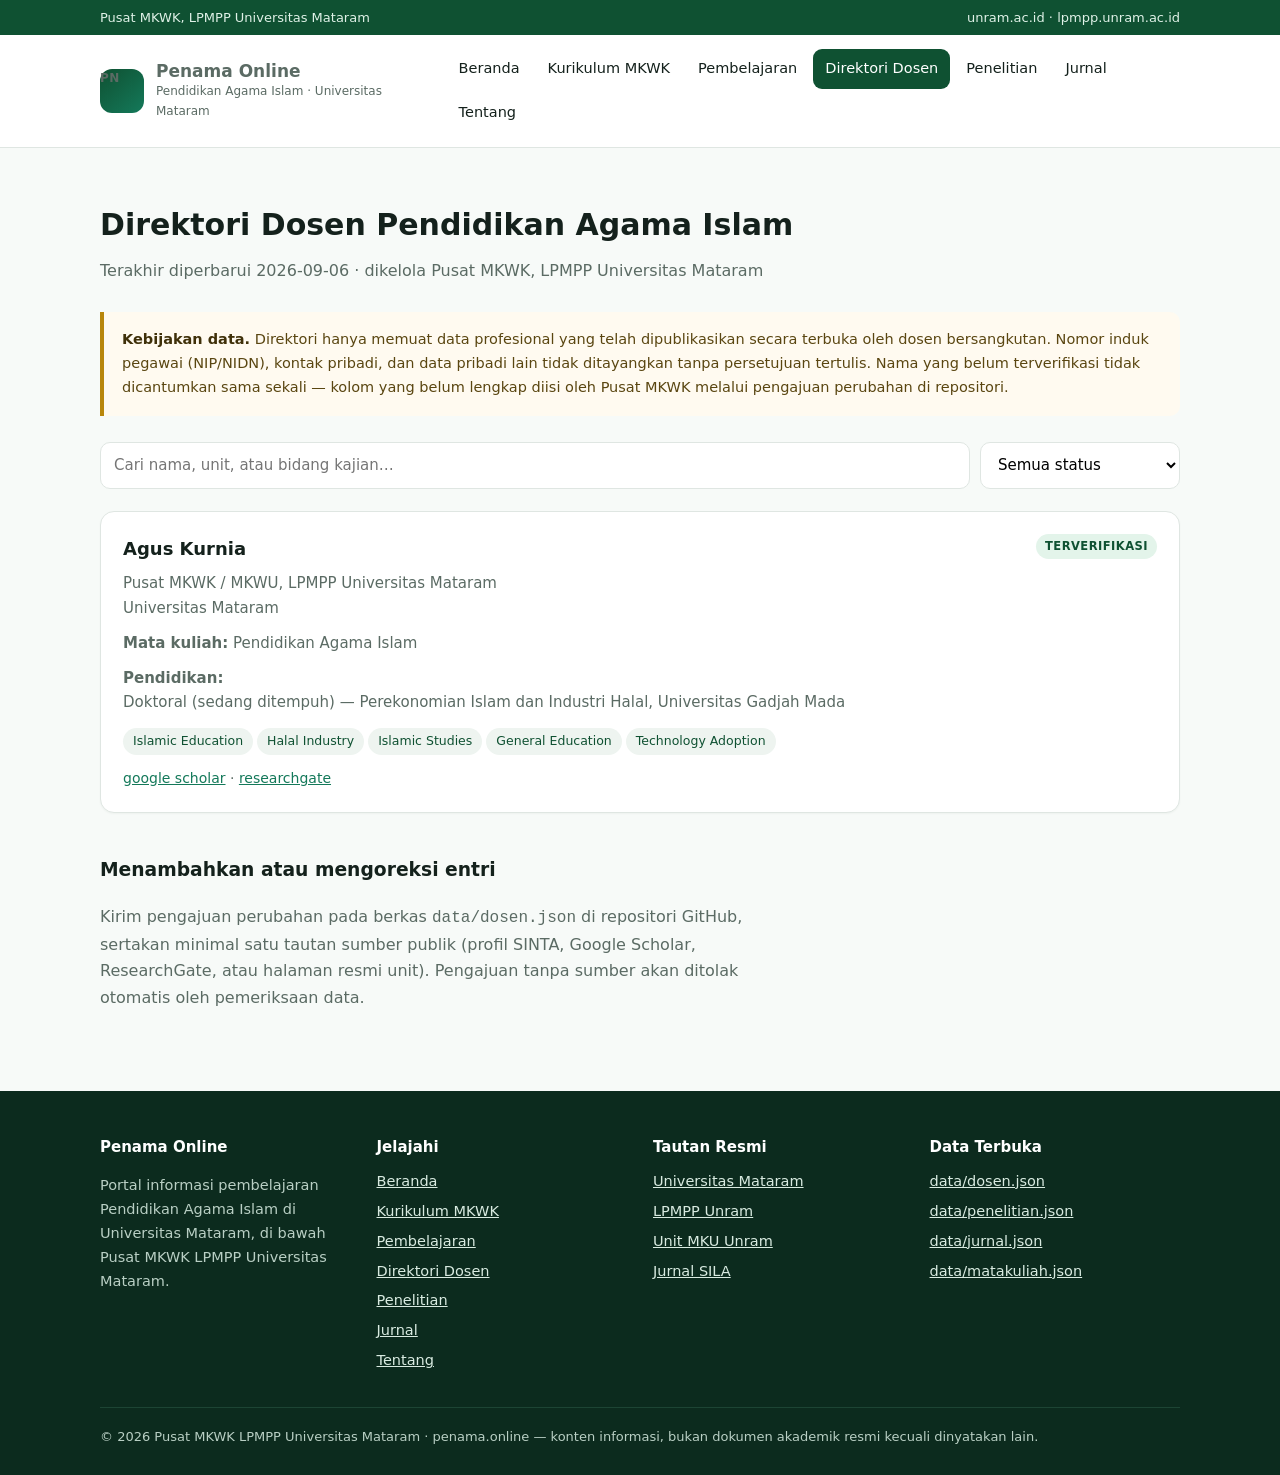
==== dosen.html @ 47b2e425 "Tambah direktori jurnal SILA dan PANCA Wadah publikasi dulu menumpang sebagai larik kecil di dalam p" ====
<!doctype html>
<html lang="id" data-basis=".">
<head>
<meta charset="utf-8">
<meta name="viewport" content="width=device-width, initial-scale=1">
<title>Direktori Dosen — Penama Online</title>
<meta name="description" content="Direktori dosen pengampu Pendidikan Agama Islam Universitas Mataram beserta bidang kajian dan profil ilmiah.">
<meta property="og:title" content="Direktori Dosen — Penama Online">
<meta property="og:description" content="Direktori dosen pengampu Pendidikan Agama Islam Universitas Mataram beserta bidang kajian dan profil ilmiah.">
<meta property="og:type" content="website">
<meta property="og:locale" content="id_ID">
<link rel="canonical" href="https://penama.online/dosen.html">
<link rel="icon" href="./assets/favicon.svg" type="image/svg+xml">
<link rel="stylesheet" href="./assets/css/style.css">
<script defer src="./assets/js/app.js"></script>
</head>
<body>
<div class="topbar"><div class="wrap">
  <span>Pusat MKWK, LPMPP Universitas Mataram</span>
  <span><a href="https://unram.ac.id" rel="noopener" target="_blank">unram.ac.id</a> · <a href="https://lpmpp.unram.ac.id" rel="noopener" target="_blank">lpmpp.unram.ac.id</a></span>
</div></div>
<header class="situs"><div class="wrap">
  <a class="merek" href="./index.html">
    <span class="logo" aria-hidden="true">PN</span>
    <span><strong>Penama Online</strong><span>Pendidikan Agama Islam · Universitas Mataram</span></span>
  </a>
  <nav class="utama" aria-label="Navigasi utama">
    <a href="./index.html">Beranda</a>
    <a href="./kurikulum.html">Kurikulum MKWK</a>
    <a href="./pembelajaran.html">Pembelajaran</a>
    <a href="./dosen.html" aria-current="page">Direktori Dosen</a>
    <a href="./penelitian.html">Penelitian</a>
    <a href="./jurnal.html">Jurnal</a>
    <a href="./tentang.html">Tentang</a>
  </nav>
</div></header>
<main>
<section><div class="wrap">
  <h2>Direktori Dosen Pendidikan Agama Islam</h2>
  <p class="sub" id="meta-dosen">Memuat data…</p>

  <div class="catatan" style="margin-bottom:26px"><strong>Kebijakan data.</strong> Direktori hanya memuat data profesional yang telah dipublikasikan secara terbuka oleh dosen bersangkutan. Nomor induk pegawai (NIP/NIDN), kontak pribadi, dan data pribadi lain tidak ditayangkan tanpa persetujuan tertulis. Nama yang belum terverifikasi tidak dicantumkan sama sekali — kolom yang belum lengkap diisi oleh Pusat MKWK melalui pengajuan perubahan di repositori.</div>

  <div class="alat">
    <input id="cari-dosen" type="search" placeholder="Cari nama, unit, atau bidang kajian…" aria-label="Cari dosen">
    <select id="filter-verifikasi" aria-label="Saring berdasarkan status verifikasi">
      <option value="semua">Semua status</option>
      <option value="terverifikasi">Terverifikasi</option>
      <option value="menunggu_verifikasi">Menunggu verifikasi</option>
    </select>
  </div>

  <div class="grid g2" id="daftar-dosen"></div>

  <h3 style="margin-top:42px">Menambahkan atau mengoreksi entri</h3>
  <p class="sub">Kirim pengajuan perubahan pada berkas <code>data/dosen.json</code> di repositori GitHub, sertakan minimal satu tautan sumber publik (profil SINTA, Google Scholar, ResearchGate, atau halaman resmi unit). Pengajuan tanpa sumber akan ditolak otomatis oleh pemeriksaan data.</p>
</div></section>
</main>
<footer class="situs"><div class="wrap">
  <div class="kaki-grid">
    <div>
      <h4>Penama Online</h4>
      <p>Portal informasi pembelajaran Pendidikan Agama Islam di Universitas Mataram, di bawah Pusat MKWK LPMPP Universitas Mataram.</p>
    </div>
    <div>
      <h4>Jelajahi</h4>
      <ul><li><a href="./index.html">Beranda</a></li><li><a href="./kurikulum.html">Kurikulum MKWK</a></li><li><a href="./pembelajaran.html">Pembelajaran</a></li><li><a href="./dosen.html">Direktori Dosen</a></li><li><a href="./penelitian.html">Penelitian</a></li><li><a href="./jurnal.html">Jurnal</a></li><li><a href="./tentang.html">Tentang</a></li></ul>
    </div>
    <div>
      <h4>Tautan Resmi</h4>
      <ul>
        <li><a href="https://unram.ac.id" rel="noopener" target="_blank">Universitas Mataram</a></li>
        <li><a href="https://lpmpp.unram.ac.id" rel="noopener" target="_blank">LPMPP Unram</a></li>
        <li><a href="https://mku.unram.ac.id" rel="noopener" target="_blank">Unit MKU Unram</a></li>
        <li><a href="https://jurnal.unram.ac.id/index.php/sila" rel="noopener" target="_blank">Jurnal SILA</a></li>
      </ul>
    </div>
    <div>
      <h4>Data Terbuka</h4>
      <ul>
        <li><a href="./data/dosen.json">data/dosen.json</a></li>
        <li><a href="./data/penelitian.json">data/penelitian.json</a></li>
        <li><a href="./data/jurnal.json">data/jurnal.json</a></li>
        <li><a href="./data/matakuliah.json">data/matakuliah.json</a></li>
      </ul>
    </div>
  </div>
  <div class="kaki-bawah">© <span id="tahun">2026</span> Pusat MKWK LPMPP Universitas Mataram · penama.online — konten informasi, bukan dokumen akademik resmi kecuali dinyatakan lain.</div>
</div></footer>
</body>
</html>
---- assets/css/style.css ----
:root {
  --hijau: #0f5132;
  --hijau-muda: #14795a;
  --emas: #b8860b;
  --tinta: #14211c;
  --abu: #5b6b64;
  --garis: #dfe6e2;
  --latar: #f7faf8;
  --putih: #ffffff;
  --radius: 14px;
  --lebar: 1120px;
  --font: "Inter", "Segoe UI", system-ui, -apple-system, sans-serif;
}

* { box-sizing: border-box; }
html { scroll-behavior: smooth; }
body {
  margin: 0;
  font-family: var(--font);
  color: var(--tinta);
  background: var(--latar);
  line-height: 1.65;
  font-size: 16px;
}
a { color: var(--hijau-muda); }
img { max-width: 100%; }

.wrap { width: 100%; max-width: var(--lebar); margin: 0 auto; padding: 0 20px; }

/* Header */
.topbar { background: var(--hijau); color: #dff1e7; font-size: 13px; }
.topbar .wrap { display: flex; flex-wrap: wrap; gap: 12px; justify-content: space-between; padding-block: 7px; }
.topbar a { color: #dff1e7; text-decoration: none; }

header.situs { background: var(--putih); border-bottom: 1px solid var(--garis); position: sticky; top: 0; z-index: 40; }
header.situs .wrap { display: flex; align-items: center; gap: 18px; padding-block: 14px; }
.merek { display: flex; align-items: center; gap: 12px; text-decoration: none; color: inherit; }
.logo {
  width: 44px; height: 44px; flex: none; border-radius: 12px;
  background: linear-gradient(140deg, var(--hijau), var(--hijau-muda));
  color: #fff; display: grid; place-items: center; font-weight: 700; letter-spacing: .5px;
}
.merek strong { display: block; font-size: 17px; line-height: 1.2; }
.merek span { display: block; font-size: 12px; color: var(--abu); }

nav.utama { margin-left: auto; display: flex; flex-wrap: wrap; gap: 4px; }
nav.utama a {
  padding: 8px 12px; border-radius: 9px; text-decoration: none;
  color: var(--tinta); font-size: 14.5px; font-weight: 500;
}
nav.utama a:hover { background: #eef4f0; }
nav.utama a[aria-current="page"] { background: var(--hijau); color: #fff; }

/* Hero */
.hero { background: linear-gradient(160deg, #0f5132 0%, #14795a 100%); color: #eaf6ef; padding: 64px 0 56px; }
.hero h1 { font-size: clamp(28px, 4.2vw, 44px); margin: 0 0 14px; line-height: 1.2; color: #fff; }
.hero p { font-size: 17px; max-width: 62ch; margin: 0 0 26px; color: #d5ece0; }
.tombol-baris { display: flex; flex-wrap: wrap; gap: 12px; }
.btn {
  display: inline-block; padding: 11px 20px; border-radius: 10px; text-decoration: none;
  font-weight: 600; font-size: 15px; border: 1px solid transparent;
}
.btn-utama { background: var(--emas); color: #2b1f00; }
.btn-garis { border-color: rgba(255,255,255,.5); color: #fff; }

section { padding: 52px 0; }
section h2 { font-size: clamp(22px, 3vw, 30px); margin: 0 0 8px; }
.sub { color: var(--abu); max-width: 70ch; margin: 0 0 28px; }

.grid { display: grid; gap: 18px; }
.g2 { grid-template-columns: repeat(auto-fit, minmax(280px, 1fr)); }
.g3 { grid-template-columns: repeat(auto-fit, minmax(250px, 1fr)); }

.kartu {
  background: var(--putih); border: 1px solid var(--garis); border-radius: var(--radius);
  padding: 22px; box-shadow: 0 1px 2px rgba(16,40,30,.04);
}
.kartu h3 { margin: 0 0 8px; font-size: 18px; }
.kartu p { margin: 0; color: var(--abu); font-size: 15px; }
.kartu .kode { font-size: 12px; letter-spacing: .08em; text-transform: uppercase; color: var(--emas); font-weight: 700; }

.badge {
  display: inline-block; font-size: 11.5px; font-weight: 700; letter-spacing: .04em;
  padding: 3px 9px; border-radius: 999px; text-transform: uppercase;
}
.badge-ok { background: #e3f4ea; color: #0f5132; }
.badge-tunggu { background: #fdf1dc; color: #8a5c00; }

.tag { display: inline-block; background: #eef4f0; color: var(--hijau); font-size: 12.5px; padding: 3px 10px; border-radius: 999px; margin: 3px 4px 0 0; }

.alat { display: flex; flex-wrap: wrap; gap: 10px; margin-bottom: 22px; }
.alat input, .alat select {
  padding: 10px 13px; border: 1px solid var(--garis); border-radius: 10px;
  font: inherit; font-size: 15px; background: var(--putih); min-width: 200px;
}
.alat input { flex: 1 1 260px; }

.catatan {
  border-left: 4px solid var(--emas); background: #fffaf0; padding: 16px 18px;
  border-radius: 0 10px 10px 0; font-size: 14.5px; color: #5a4611;
}
.catatan strong { color: #3f3009; }

.tabel-bungkus { overflow-x: auto; border: 1px solid var(--garis); border-radius: var(--radius); background: var(--putih); }
table { width: 100%; border-collapse: collapse; font-size: 15px; min-width: 620px; }
th, td { text-align: left; padding: 13px 16px; border-bottom: 1px solid var(--garis); vertical-align: top; }
th { background: #f2f7f4; font-size: 13px; text-transform: uppercase; letter-spacing: .05em; color: var(--abu); }
tbody tr:last-child td { border-bottom: none; }

.kosong { padding: 34px; text-align: center; color: var(--abu); }

footer.situs { background: #0c2b1e; color: #b9cfc4; padding: 44px 0 28px; font-size: 14.5px; }
footer.situs a { color: #d9ebe1; }
footer.situs h4 { color: #fff; margin: 0 0 10px; font-size: 15px; }
.kaki-grid { display: grid; gap: 26px; grid-template-columns: repeat(auto-fit, minmax(220px, 1fr)); }
.kaki-bawah { margin-top: 28px; padding-top: 18px; border-top: 1px solid #1d4534; font-size: 13px; }
footer.situs ul { list-style: none; padding: 0; margin: 0; }
footer.situs li { margin-bottom: 6px; }

@media (prefers-color-scheme: dark) {
  :root { --latar: #101714; --putih: #16201c; --tinta: #e6efea; --abu: #9db0a7; --garis: #26332d; }
  .kartu, .tabel-bungkus { box-shadow: none; }
  th { background: #1b2621; }
  nav.utama a:hover { background: #1e2a25; }
  .catatan { background: #241f11; color: #e8d9b0; }
  .catatan strong { color: #fff3d6; }
  .tag, .badge-ok { background: #14301f; color: #9fe0bb; }
  .badge-tunggu { background: #33280f; color: #f0cd82; }
}
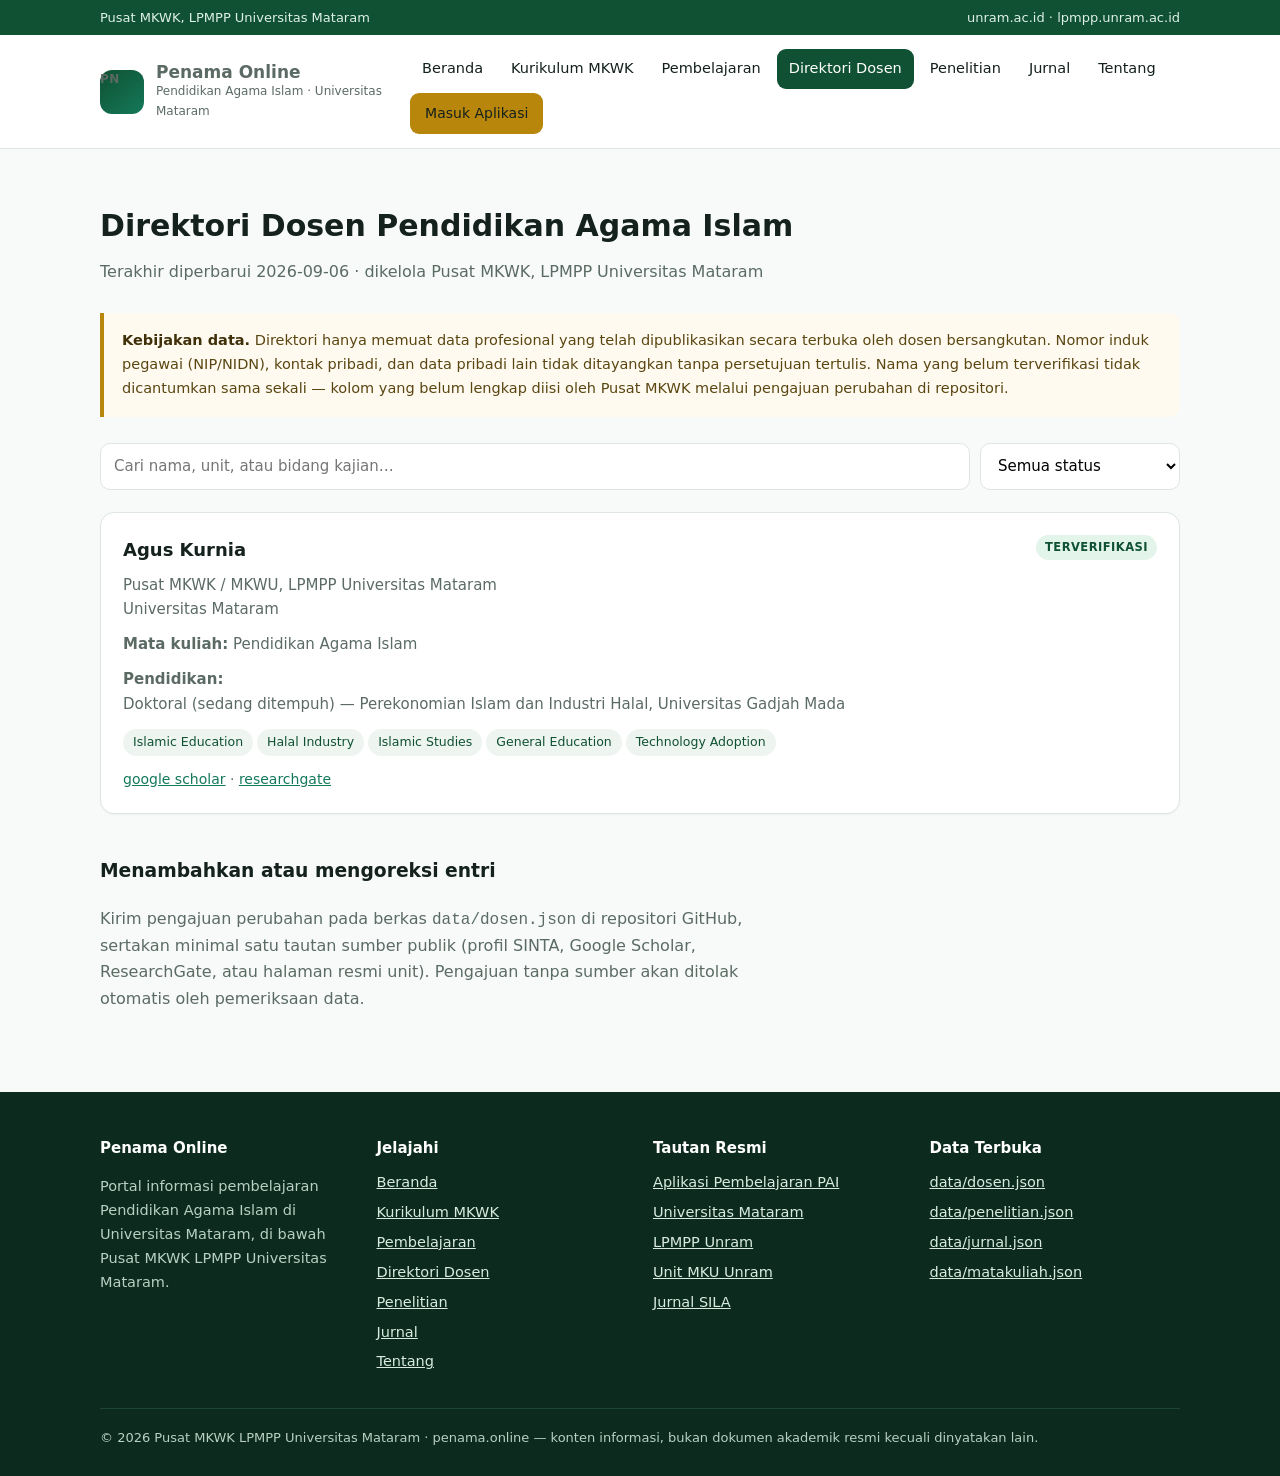
==== commit 12d5b881: "Jadikan portal ini situs utama penama.online Portal tidak lagi menempati sub-path /info/ melainkan a" ====
--- a/dosen.html
+++ b/dosen.html
@@ -10,9 +10,9 @@
 <meta property="og:type" content="website">
 <meta property="og:locale" content="id_ID">
 <link rel="canonical" href="https://penama.online/dosen.html">
-<link rel="icon" href="./assets/favicon.svg" type="image/svg+xml">
-<link rel="stylesheet" href="./assets/css/style.css">
-<script defer src="./assets/js/app.js"></script>
+<link rel="icon" href="./aset/favicon.svg" type="image/svg+xml">
+<link rel="stylesheet" href="./aset/css/style.css">
+<script defer src="./aset/js/app.js"></script>
 </head>
 <body>
 <div class="topbar"><div class="wrap">
@@ -32,6 +32,7 @@
     <a href="./penelitian.html">Penelitian</a>
     <a href="./jurnal.html">Jurnal</a>
     <a href="./tentang.html">Tentang</a>
+    <a href="https://penama.online/pai/" class="btn btn-utama" style="padding:8px 14px;font-size:14px">Masuk Aplikasi</a>
   </nav>
 </div></header>
 <main>
@@ -69,6 +70,7 @@
     <div>
       <h4>Tautan Resmi</h4>
       <ul>
+        <li><a href="https://penama.online/pai/">Aplikasi Pembelajaran PAI</a></li>
         <li><a href="https://unram.ac.id" rel="noopener" target="_blank">Universitas Mataram</a></li>
         <li><a href="https://lpmpp.unram.ac.id" rel="noopener" target="_blank">LPMPP Unram</a></li>
         <li><a href="https://mku.unram.ac.id" rel="noopener" target="_blank">Unit MKU Unram</a></li>
--- a/aset/css/style.css
+++ b/aset/css/style.css
@@ -0,0 +1,129 @@
+:root {
+  --hijau: #0f5132;
+  --hijau-muda: #14795a;
+  --emas: #b8860b;
+  --tinta: #14211c;
+  --abu: #5b6b64;
+  --garis: #dfe6e2;
+  --latar: #f7faf8;
+  --putih: #ffffff;
+  --radius: 14px;
+  --lebar: 1120px;
+  --font: "Inter", "Segoe UI", system-ui, -apple-system, sans-serif;
+}
+
+* { box-sizing: border-box; }
+html { scroll-behavior: smooth; }
+body {
+  margin: 0;
+  font-family: var(--font);
+  color: var(--tinta);
+  background: var(--latar);
+  line-height: 1.65;
+  font-size: 16px;
+}
+a { color: var(--hijau-muda); }
+img { max-width: 100%; }
+
+.wrap { width: 100%; max-width: var(--lebar); margin: 0 auto; padding: 0 20px; }
+
+/* Header */
+.topbar { background: var(--hijau); color: #dff1e7; font-size: 13px; }
+.topbar .wrap { display: flex; flex-wrap: wrap; gap: 12px; justify-content: space-between; padding-block: 7px; }
+.topbar a { color: #dff1e7; text-decoration: none; }
+
+header.situs { background: var(--putih); border-bottom: 1px solid var(--garis); position: sticky; top: 0; z-index: 40; }
+header.situs .wrap { display: flex; align-items: center; gap: 18px; padding-block: 14px; }
+.merek { display: flex; align-items: center; gap: 12px; text-decoration: none; color: inherit; }
+.logo {
+  width: 44px; height: 44px; flex: none; border-radius: 12px;
+  background: linear-gradient(140deg, var(--hijau), var(--hijau-muda));
+  color: #fff; display: grid; place-items: center; font-weight: 700; letter-spacing: .5px;
+}
+.merek strong { display: block; font-size: 17px; line-height: 1.2; }
+.merek span { display: block; font-size: 12px; color: var(--abu); }
+
+nav.utama { margin-left: auto; display: flex; flex-wrap: wrap; gap: 4px; }
+nav.utama a {
+  padding: 8px 12px; border-radius: 9px; text-decoration: none;
+  color: var(--tinta); font-size: 14.5px; font-weight: 500;
+}
+nav.utama a:hover { background: #eef4f0; }
+nav.utama a[aria-current="page"] { background: var(--hijau); color: #fff; }
+
+/* Hero */
+.hero { background: linear-gradient(160deg, #0f5132 0%, #14795a 100%); color: #eaf6ef; padding: 64px 0 56px; }
+.hero h1 { font-size: clamp(28px, 4.2vw, 44px); margin: 0 0 14px; line-height: 1.2; color: #fff; }
+.hero p { font-size: 17px; max-width: 62ch; margin: 0 0 26px; color: #d5ece0; }
+.tombol-baris { display: flex; flex-wrap: wrap; gap: 12px; }
+.btn {
+  display: inline-block; padding: 11px 20px; border-radius: 10px; text-decoration: none;
+  font-weight: 600; font-size: 15px; border: 1px solid transparent;
+}
+.btn-utama { background: var(--emas); color: #2b1f00; }
+.btn-garis { border-color: rgba(255,255,255,.5); color: #fff; }
+
+section { padding: 52px 0; }
+section h2 { font-size: clamp(22px, 3vw, 30px); margin: 0 0 8px; }
+.sub { color: var(--abu); max-width: 70ch; margin: 0 0 28px; }
+
+.grid { display: grid; gap: 18px; }
+.g2 { grid-template-columns: repeat(auto-fit, minmax(280px, 1fr)); }
+.g3 { grid-template-columns: repeat(auto-fit, minmax(250px, 1fr)); }
+
+.kartu {
+  background: var(--putih); border: 1px solid var(--garis); border-radius: var(--radius);
+  padding: 22px; box-shadow: 0 1px 2px rgba(16,40,30,.04);
+}
+.kartu h3 { margin: 0 0 8px; font-size: 18px; }
+.kartu p { margin: 0; color: var(--abu); font-size: 15px; }
+.kartu .kode { font-size: 12px; letter-spacing: .08em; text-transform: uppercase; color: var(--emas); font-weight: 700; }
+
+.badge {
+  display: inline-block; font-size: 11.5px; font-weight: 700; letter-spacing: .04em;
+  padding: 3px 9px; border-radius: 999px; text-transform: uppercase;
+}
+.badge-ok { background: #e3f4ea; color: #0f5132; }
+.badge-tunggu { background: #fdf1dc; color: #8a5c00; }
+
+.tag { display: inline-block; background: #eef4f0; color: var(--hijau); font-size: 12.5px; padding: 3px 10px; border-radius: 999px; margin: 3px 4px 0 0; }
+
+.alat { display: flex; flex-wrap: wrap; gap: 10px; margin-bottom: 22px; }
+.alat input, .alat select {
+  padding: 10px 13px; border: 1px solid var(--garis); border-radius: 10px;
+  font: inherit; font-size: 15px; background: var(--putih); min-width: 200px;
+}
+.alat input { flex: 1 1 260px; }
+
+.catatan {
+  border-left: 4px solid var(--emas); background: #fffaf0; padding: 16px 18px;
+  border-radius: 0 10px 10px 0; font-size: 14.5px; color: #5a4611;
+}
+.catatan strong { color: #3f3009; }
+
+.tabel-bungkus { overflow-x: auto; border: 1px solid var(--garis); border-radius: var(--radius); background: var(--putih); }
+table { width: 100%; border-collapse: collapse; font-size: 15px; min-width: 620px; }
+th, td { text-align: left; padding: 13px 16px; border-bottom: 1px solid var(--garis); vertical-align: top; }
+th { background: #f2f7f4; font-size: 13px; text-transform: uppercase; letter-spacing: .05em; color: var(--abu); }
+tbody tr:last-child td { border-bottom: none; }
+
+.kosong { padding: 34px; text-align: center; color: var(--abu); }
+
+footer.situs { background: #0c2b1e; color: #b9cfc4; padding: 44px 0 28px; font-size: 14.5px; }
+footer.situs a { color: #d9ebe1; }
+footer.situs h4 { color: #fff; margin: 0 0 10px; font-size: 15px; }
+.kaki-grid { display: grid; gap: 26px; grid-template-columns: repeat(auto-fit, minmax(220px, 1fr)); }
+.kaki-bawah { margin-top: 28px; padding-top: 18px; border-top: 1px solid #1d4534; font-size: 13px; }
+footer.situs ul { list-style: none; padding: 0; margin: 0; }
+footer.situs li { margin-bottom: 6px; }
+
+@media (prefers-color-scheme: dark) {
+  :root { --latar: #101714; --putih: #16201c; --tinta: #e6efea; --abu: #9db0a7; --garis: #26332d; }
+  .kartu, .tabel-bungkus { box-shadow: none; }
+  th { background: #1b2621; }
+  nav.utama a:hover { background: #1e2a25; }
+  .catatan { background: #241f11; color: #e8d9b0; }
+  .catatan strong { color: #fff3d6; }
+  .tag, .badge-ok { background: #14301f; color: #9fe0bb; }
+  .badge-tunggu { background: #33280f; color: #f0cd82; }
+}
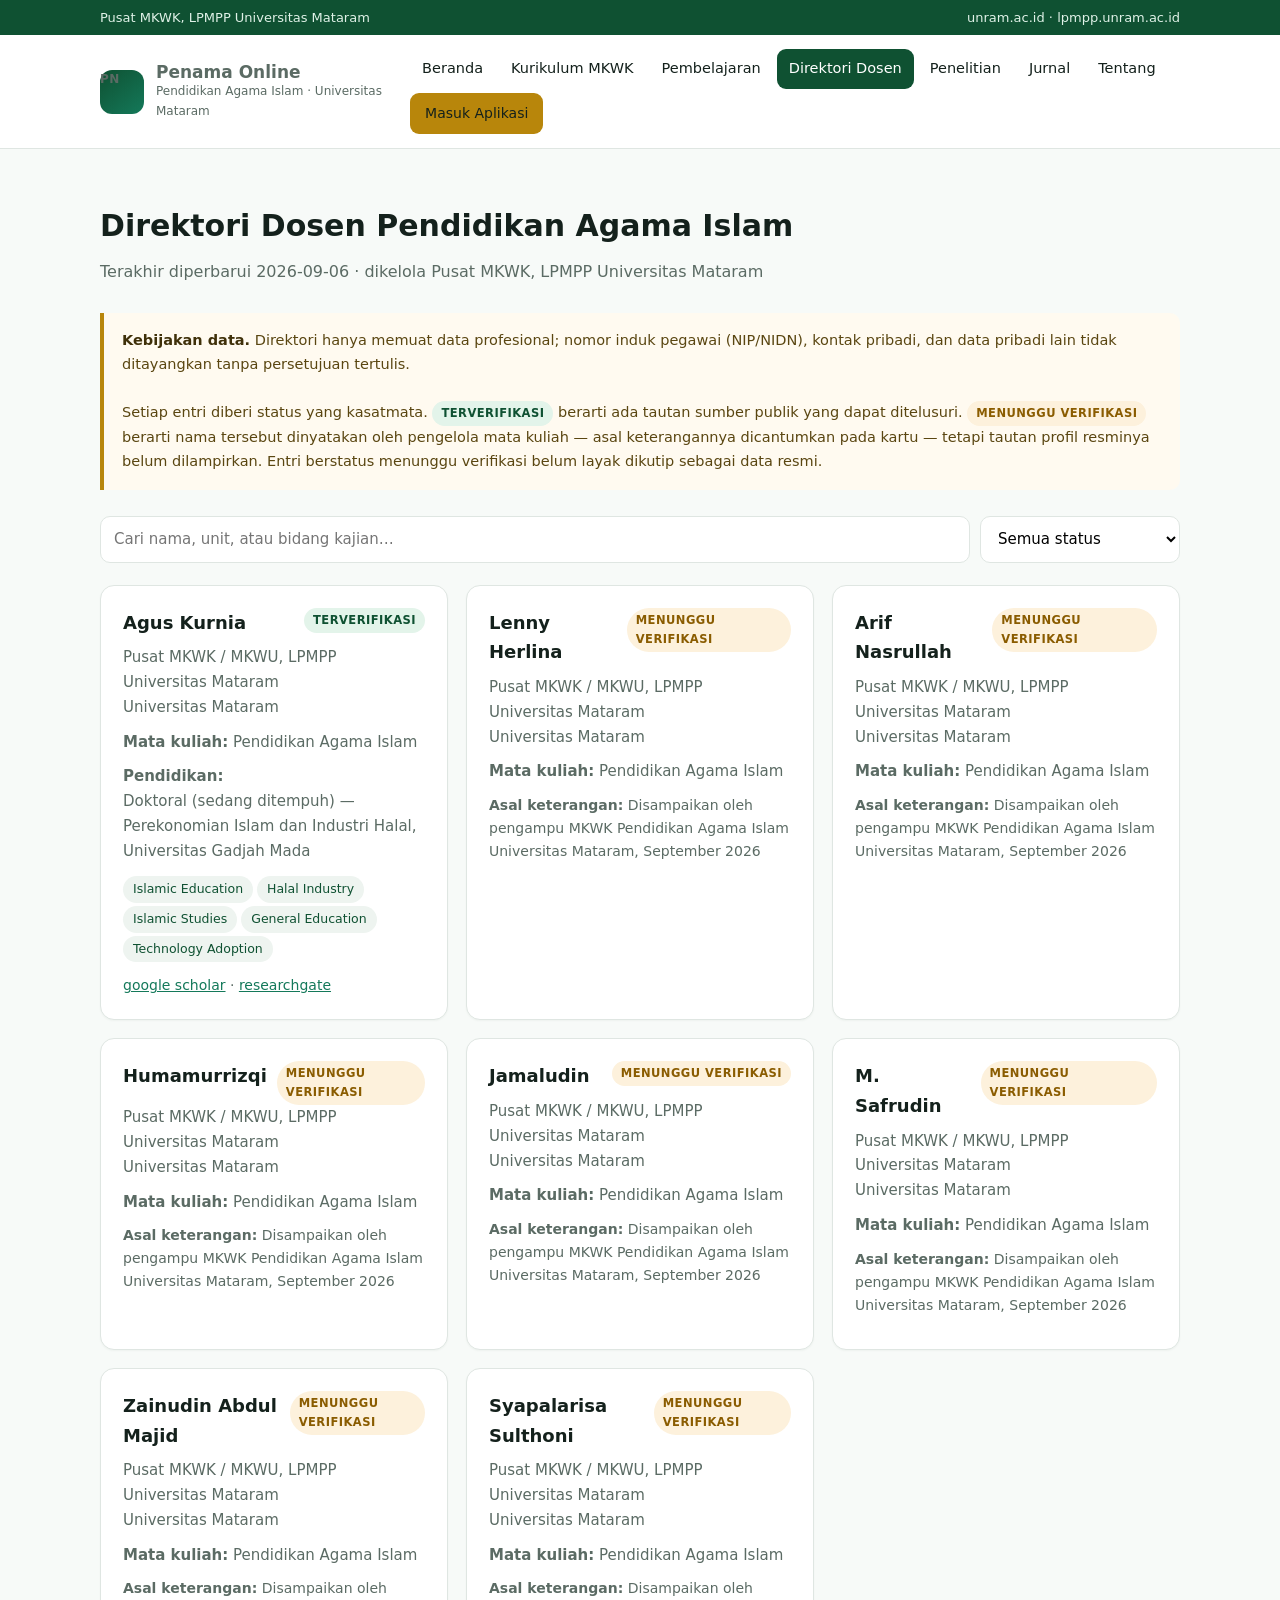
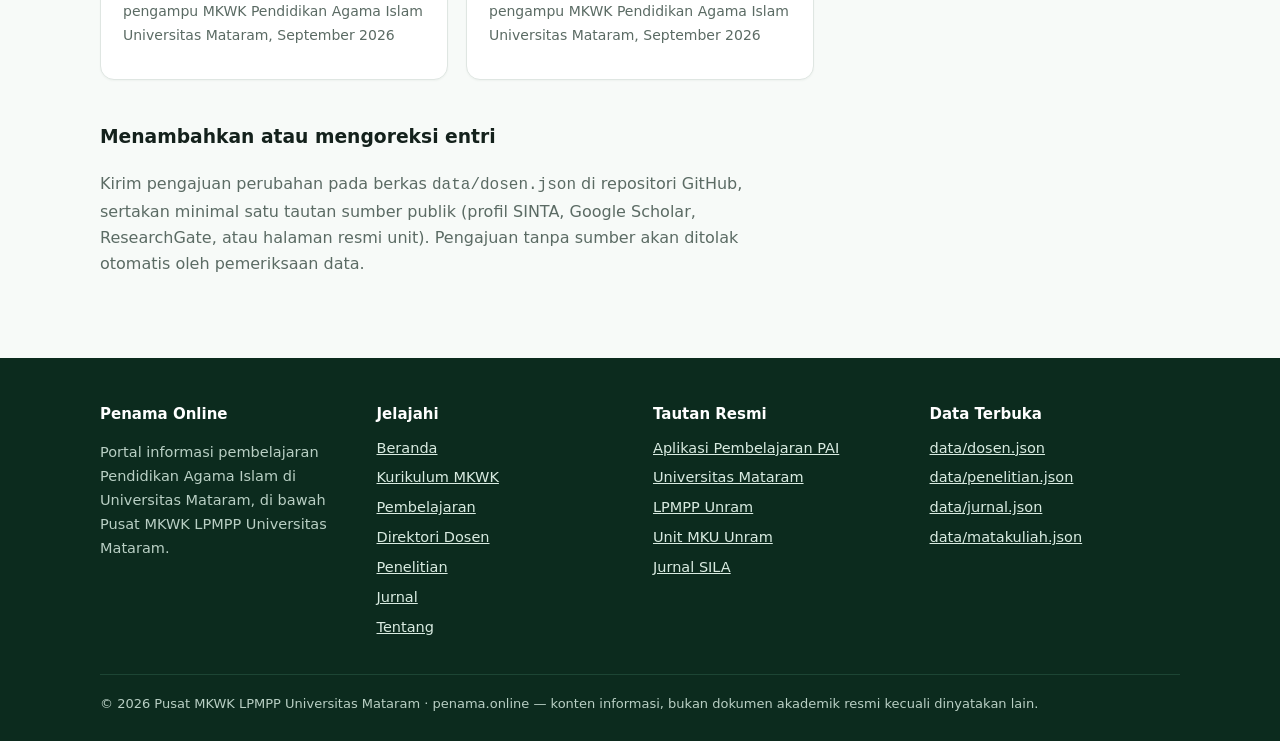
==== commit 6200330c: "Tambah tujuh dosen pengampu MKWK Pendidikan Agama Islam Nama disampaikan langsung oleh pengampu mata" ====
--- a/dosen.html
+++ b/dosen.html
@@ -40,7 +40,7 @@
   <h2>Direktori Dosen Pendidikan Agama Islam</h2>
   <p class="sub" id="meta-dosen">Memuat data…</p>
 
-  <div class="catatan" style="margin-bottom:26px"><strong>Kebijakan data.</strong> Direktori hanya memuat data profesional yang telah dipublikasikan secara terbuka oleh dosen bersangkutan. Nomor induk pegawai (NIP/NIDN), kontak pribadi, dan data pribadi lain tidak ditayangkan tanpa persetujuan tertulis. Nama yang belum terverifikasi tidak dicantumkan sama sekali — kolom yang belum lengkap diisi oleh Pusat MKWK melalui pengajuan perubahan di repositori.</div>
+  <div class="catatan" style="margin-bottom:26px"><strong>Kebijakan data.</strong> Direktori hanya memuat data profesional; nomor induk pegawai (NIP/NIDN), kontak pribadi, dan data pribadi lain tidak ditayangkan tanpa persetujuan tertulis.<br><br>Setiap entri diberi status yang kasatmata. <span class="badge badge-ok">terverifikasi</span> berarti ada tautan sumber publik yang dapat ditelusuri. <span class="badge badge-tunggu">menunggu verifikasi</span> berarti nama tersebut dinyatakan oleh pengelola mata kuliah — asal keterangannya dicantumkan pada kartu — tetapi tautan profil resminya belum dilampirkan. Entri berstatus menunggu verifikasi belum layak dikutip sebagai data resmi.</div>
 
   <div class="alat">
     <input id="cari-dosen" type="search" placeholder="Cari nama, unit, atau bidang kajian…" aria-label="Cari dosen">
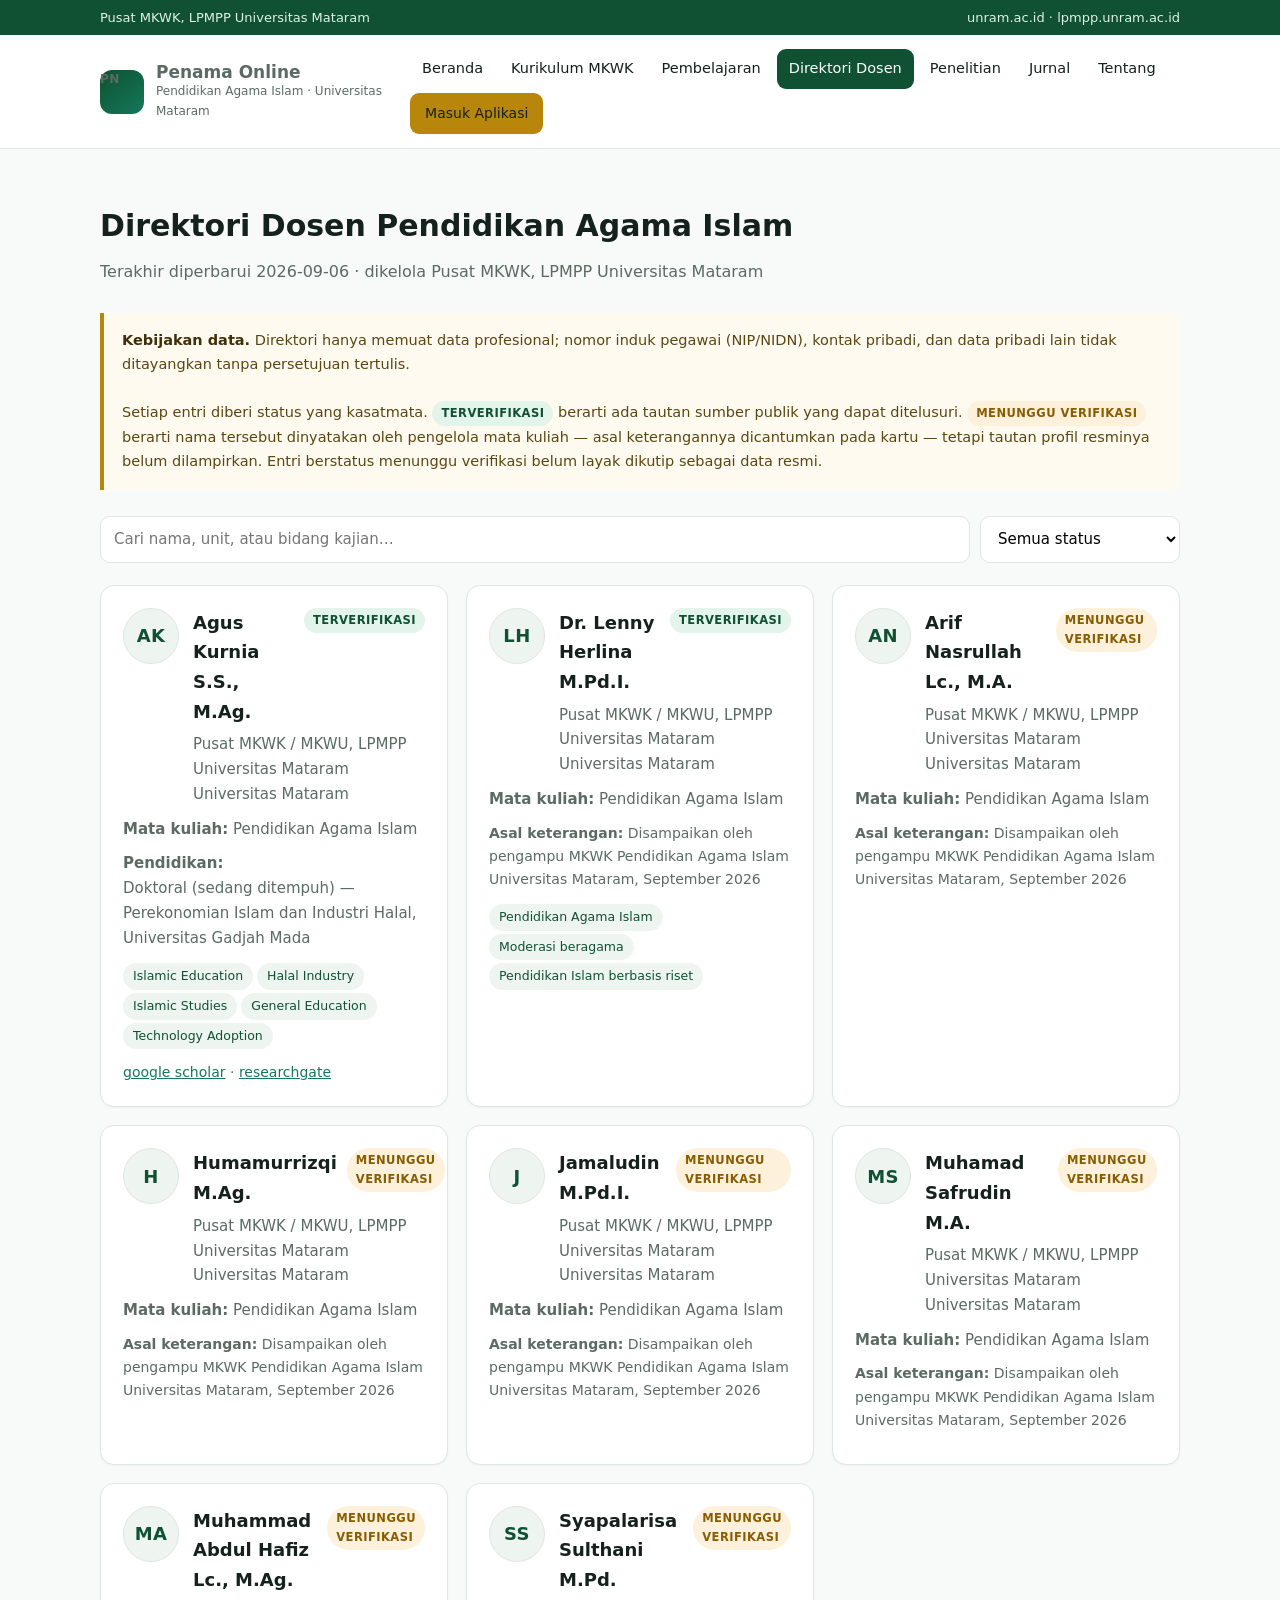
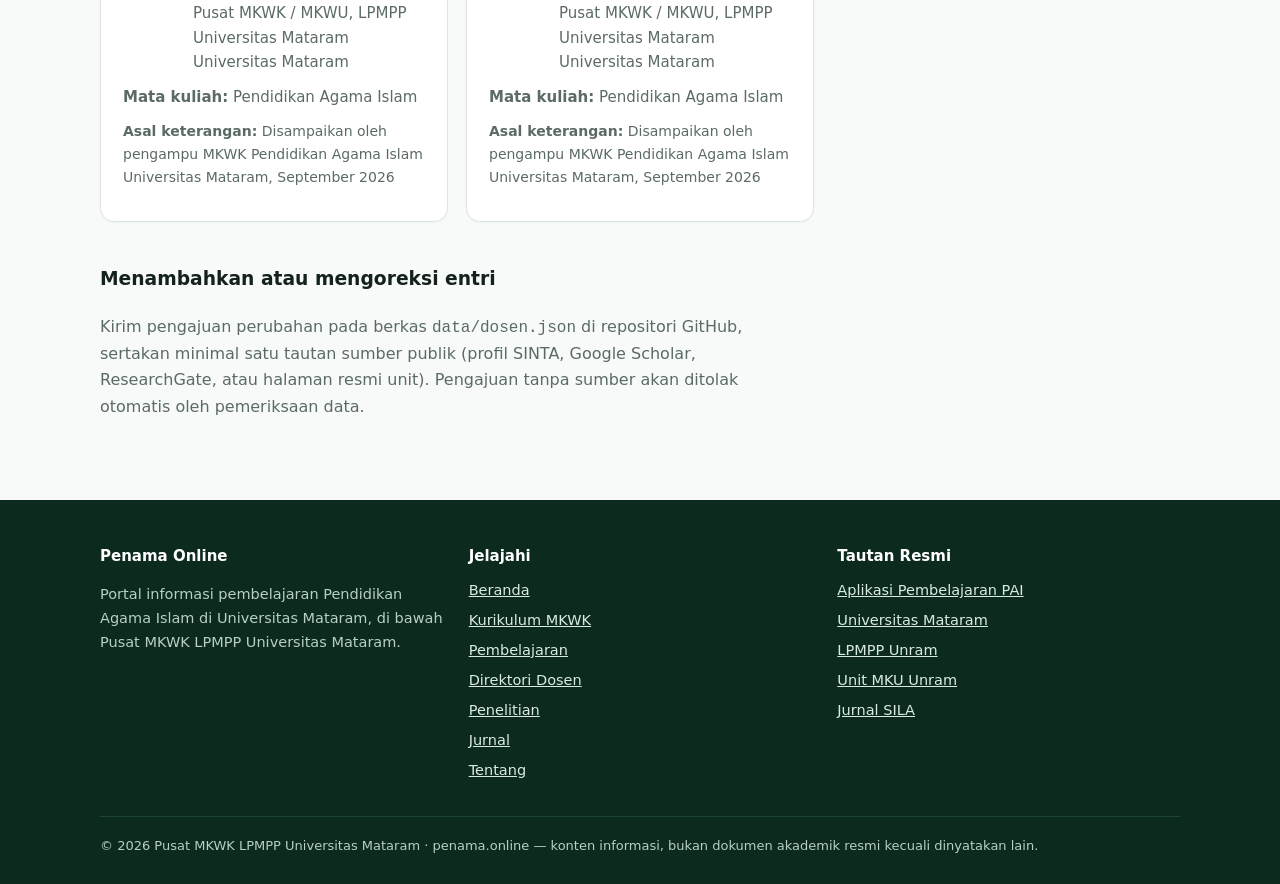
==== commit 827cea9c: "Koreksi gelar dan nama dosen, hapus daftar berkas data dari kaki halaman Koreksi dari pengampu mata " ====
--- a/dosen.html
+++ b/dosen.html
@@ -77,15 +77,6 @@
         <li><a href="https://jurnal.unram.ac.id/index.php/sila" rel="noopener" target="_blank">Jurnal SILA</a></li>
       </ul>
     </div>
-    <div>
-      <h4>Data Terbuka</h4>
-      <ul>
-        <li><a href="./data/dosen.json">data/dosen.json</a></li>
-        <li><a href="./data/penelitian.json">data/penelitian.json</a></li>
-        <li><a href="./data/jurnal.json">data/jurnal.json</a></li>
-        <li><a href="./data/matakuliah.json">data/matakuliah.json</a></li>
-      </ul>
-    </div>
   </div>
   <div class="kaki-bawah">© <span id="tahun">2026</span> Pusat MKWK LPMPP Universitas Mataram · penama.online — konten informasi, bukan dokumen akademik resmi kecuali dinyatakan lain.</div>
 </div></footer>
--- a/aset/css/style.css
+++ b/aset/css/style.css
@@ -79,6 +79,15 @@
 .kartu p { margin: 0; color: var(--abu); font-size: 15px; }
 .kartu .kode { font-size: 12px; letter-spacing: .08em; text-transform: uppercase; color: var(--emas); font-weight: 700; }
 
+.rupa {
+  width: 56px; height: 56px; flex: none; border-radius: 50%;
+  object-fit: cover; background: #eef4f0; border: 1px solid var(--garis);
+}
+.rupa-inisial {
+  display: grid; place-items: center; font-weight: 700; font-size: 18px;
+  color: var(--hijau); letter-spacing: .02em;
+}
+
 .badge {
   display: inline-block; font-size: 11.5px; font-weight: 700; letter-spacing: .04em;
   padding: 3px 9px; border-radius: 999px; text-transform: uppercase;
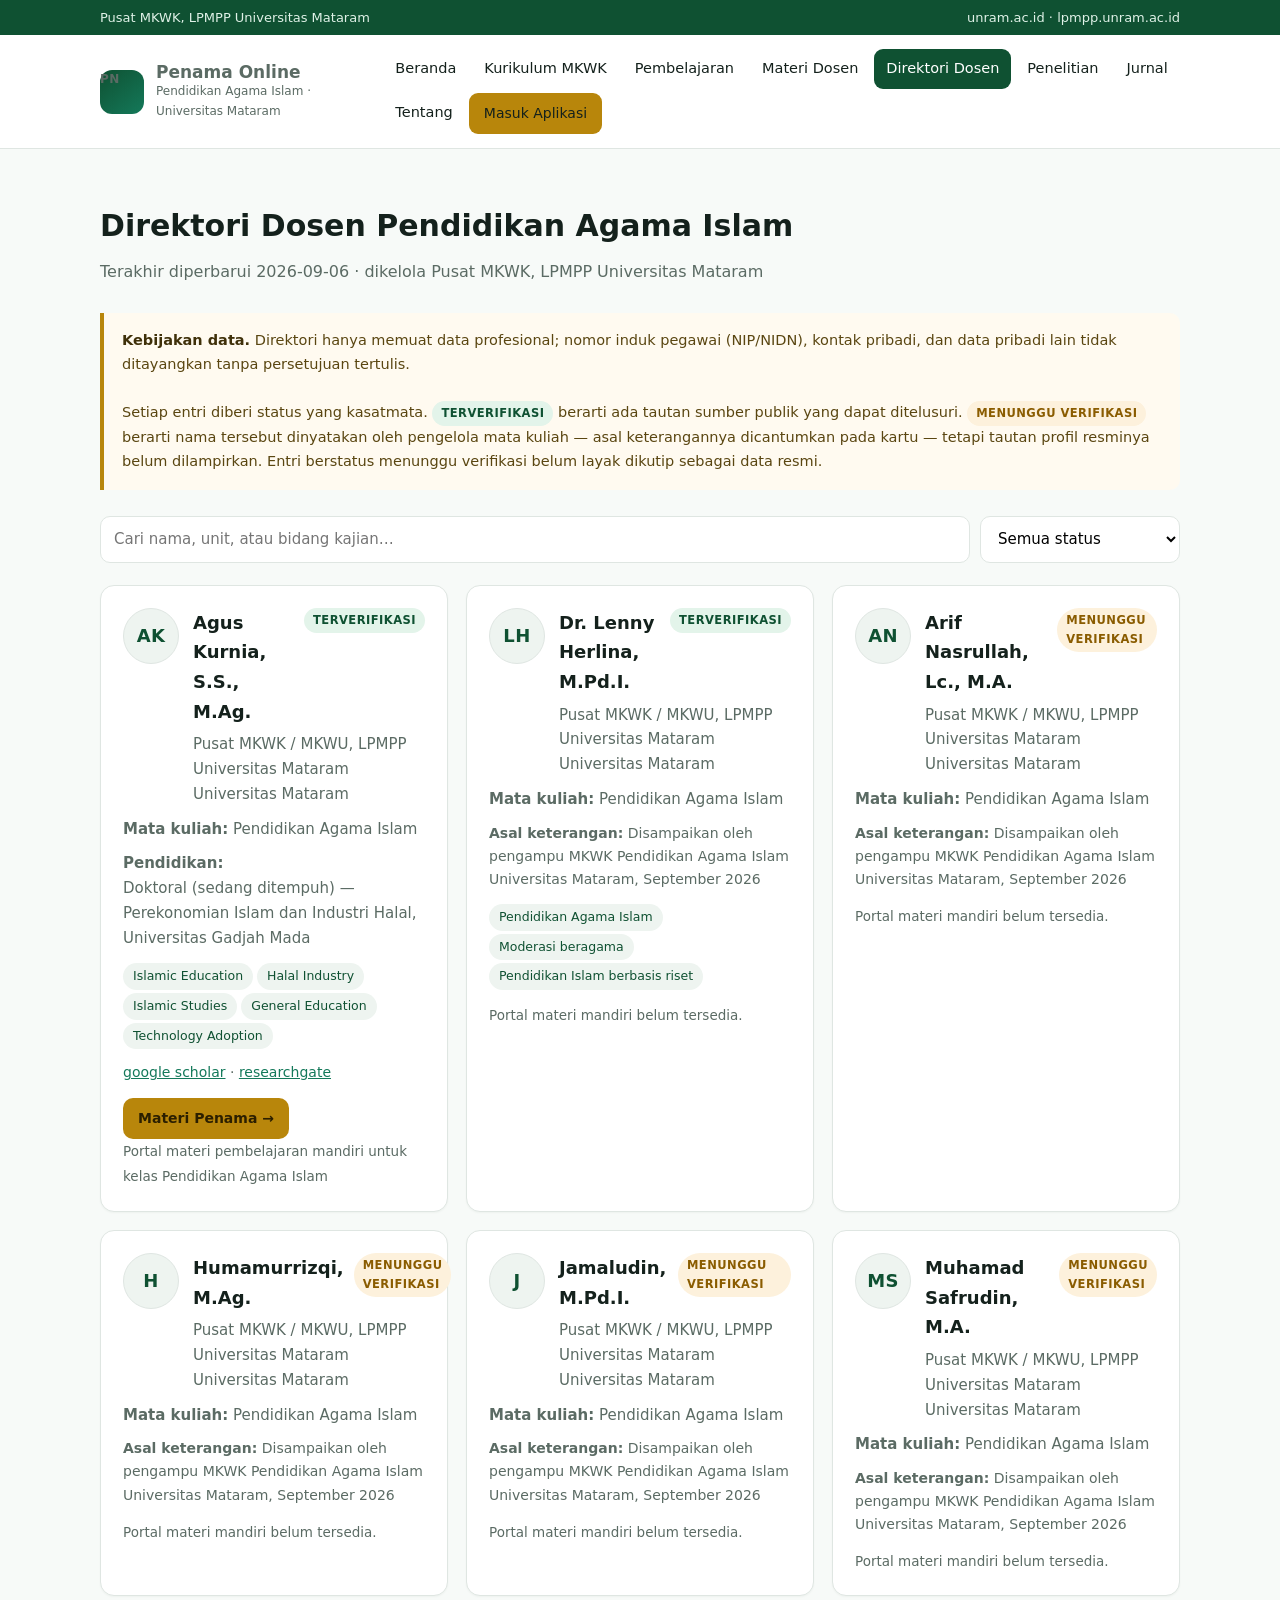
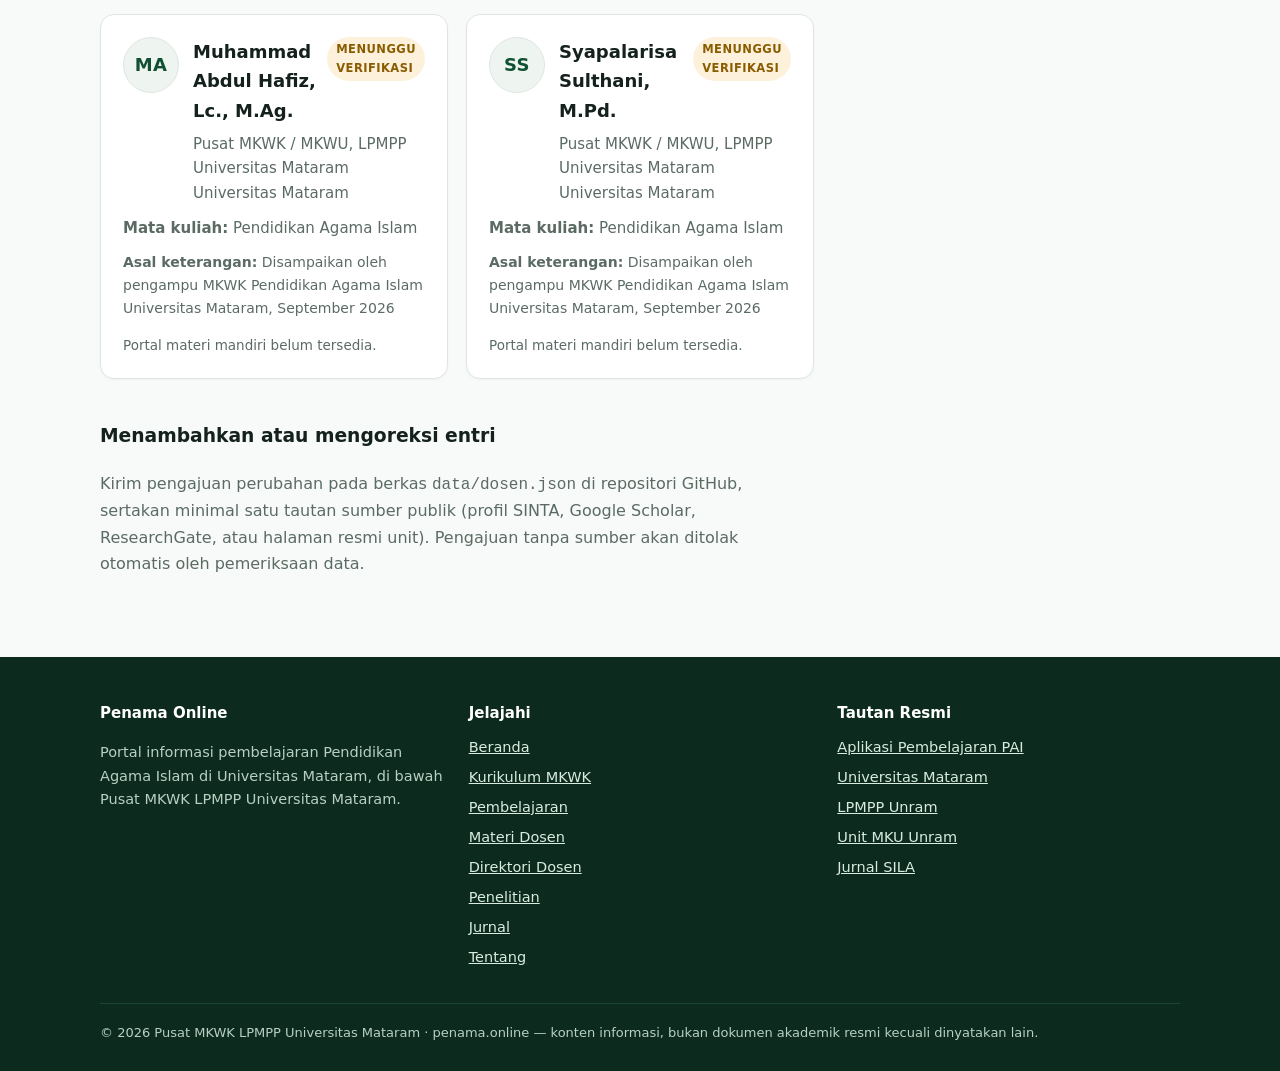
==== commit c48a51de: "Tambah portal materi mandiri tiap dosen Setiap dosen pengampu kini punya slot portal materi pembelaj" ====
--- a/dosen.html
+++ b/dosen.html
@@ -28,6 +28,7 @@
     <a href="./index.html">Beranda</a>
     <a href="./kurikulum.html">Kurikulum MKWK</a>
     <a href="./pembelajaran.html">Pembelajaran</a>
+    <a href="./materi.html">Materi Dosen</a>
     <a href="./dosen.html" aria-current="page">Direktori Dosen</a>
     <a href="./penelitian.html">Penelitian</a>
     <a href="./jurnal.html">Jurnal</a>
@@ -65,7 +66,7 @@
     </div>
     <div>
       <h4>Jelajahi</h4>
-      <ul><li><a href="./index.html">Beranda</a></li><li><a href="./kurikulum.html">Kurikulum MKWK</a></li><li><a href="./pembelajaran.html">Pembelajaran</a></li><li><a href="./dosen.html">Direktori Dosen</a></li><li><a href="./penelitian.html">Penelitian</a></li><li><a href="./jurnal.html">Jurnal</a></li><li><a href="./tentang.html">Tentang</a></li></ul>
+      <ul><li><a href="./index.html">Beranda</a></li><li><a href="./kurikulum.html">Kurikulum MKWK</a></li><li><a href="./pembelajaran.html">Pembelajaran</a></li><li><a href="./materi.html">Materi Dosen</a></li><li><a href="./dosen.html">Direktori Dosen</a></li><li><a href="./penelitian.html">Penelitian</a></li><li><a href="./jurnal.html">Jurnal</a></li><li><a href="./tentang.html">Tentang</a></li></ul>
     </div>
     <div>
       <h4>Tautan Resmi</h4>
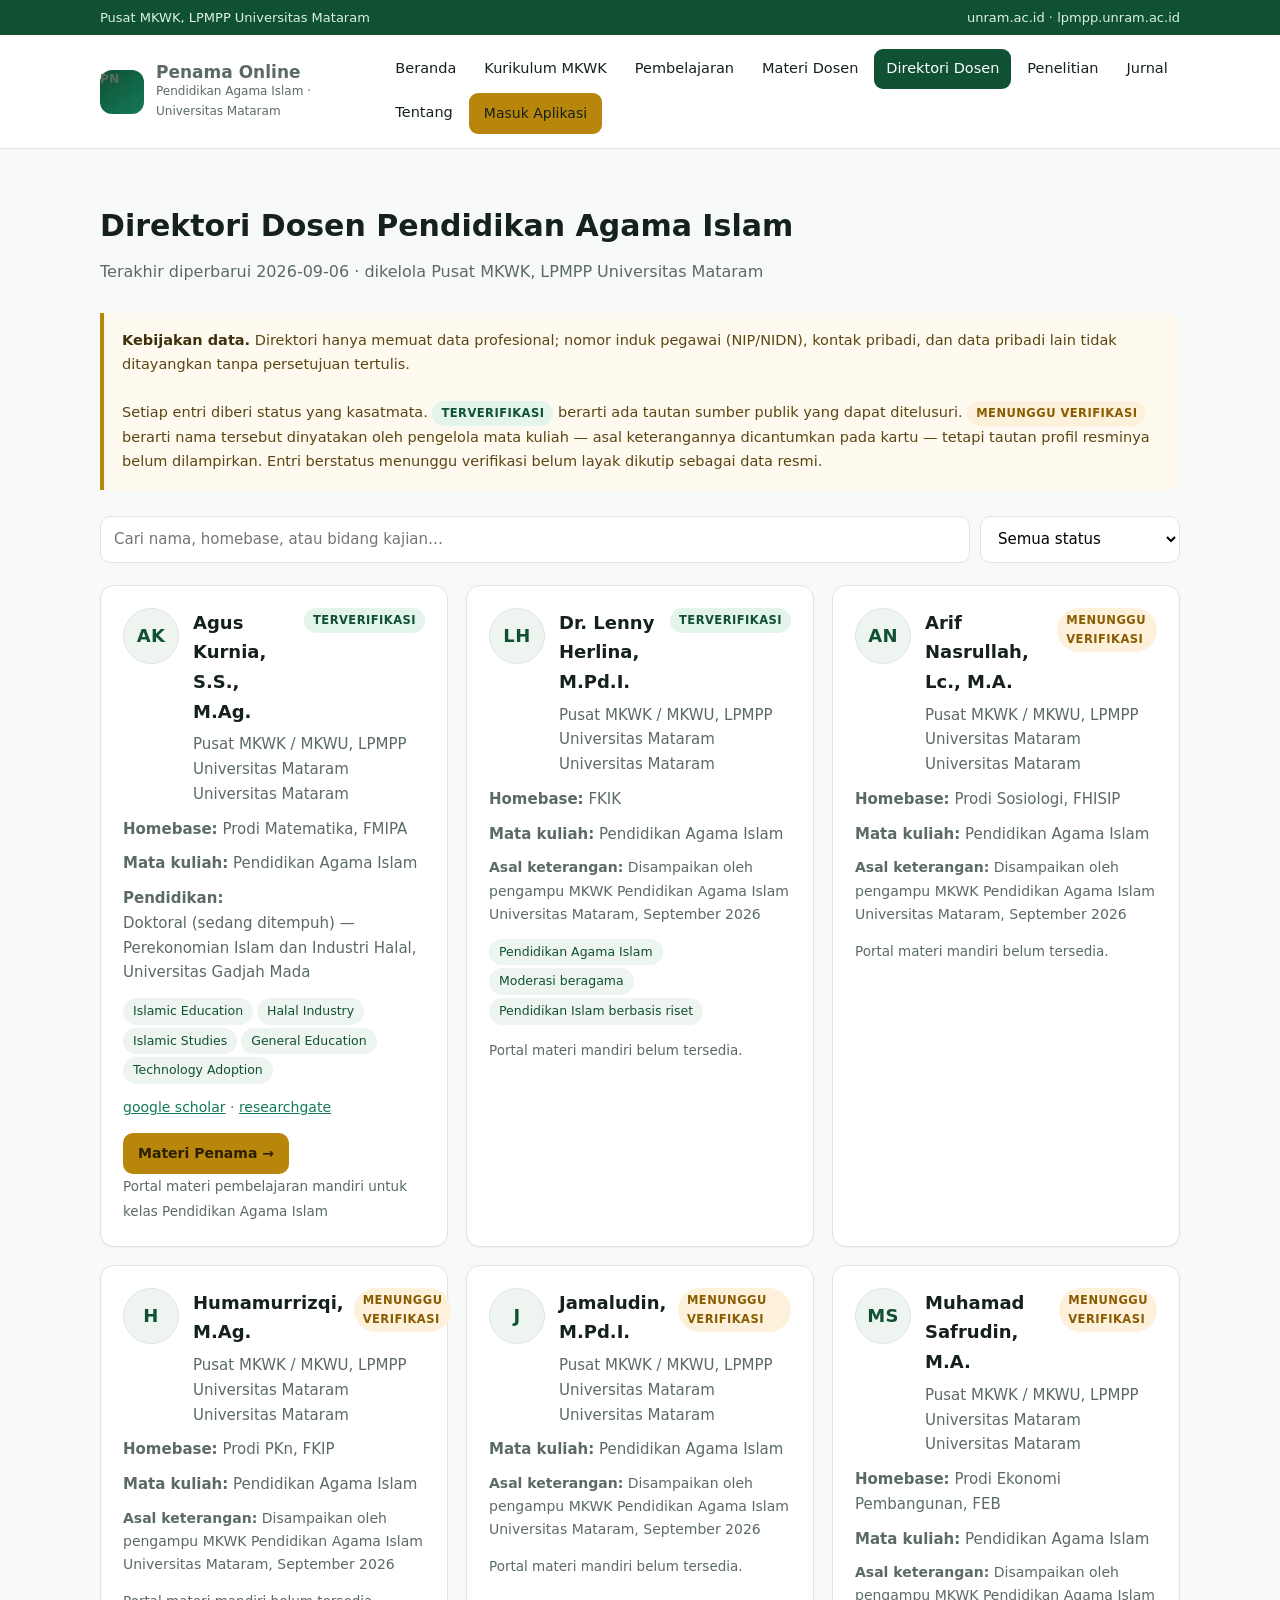
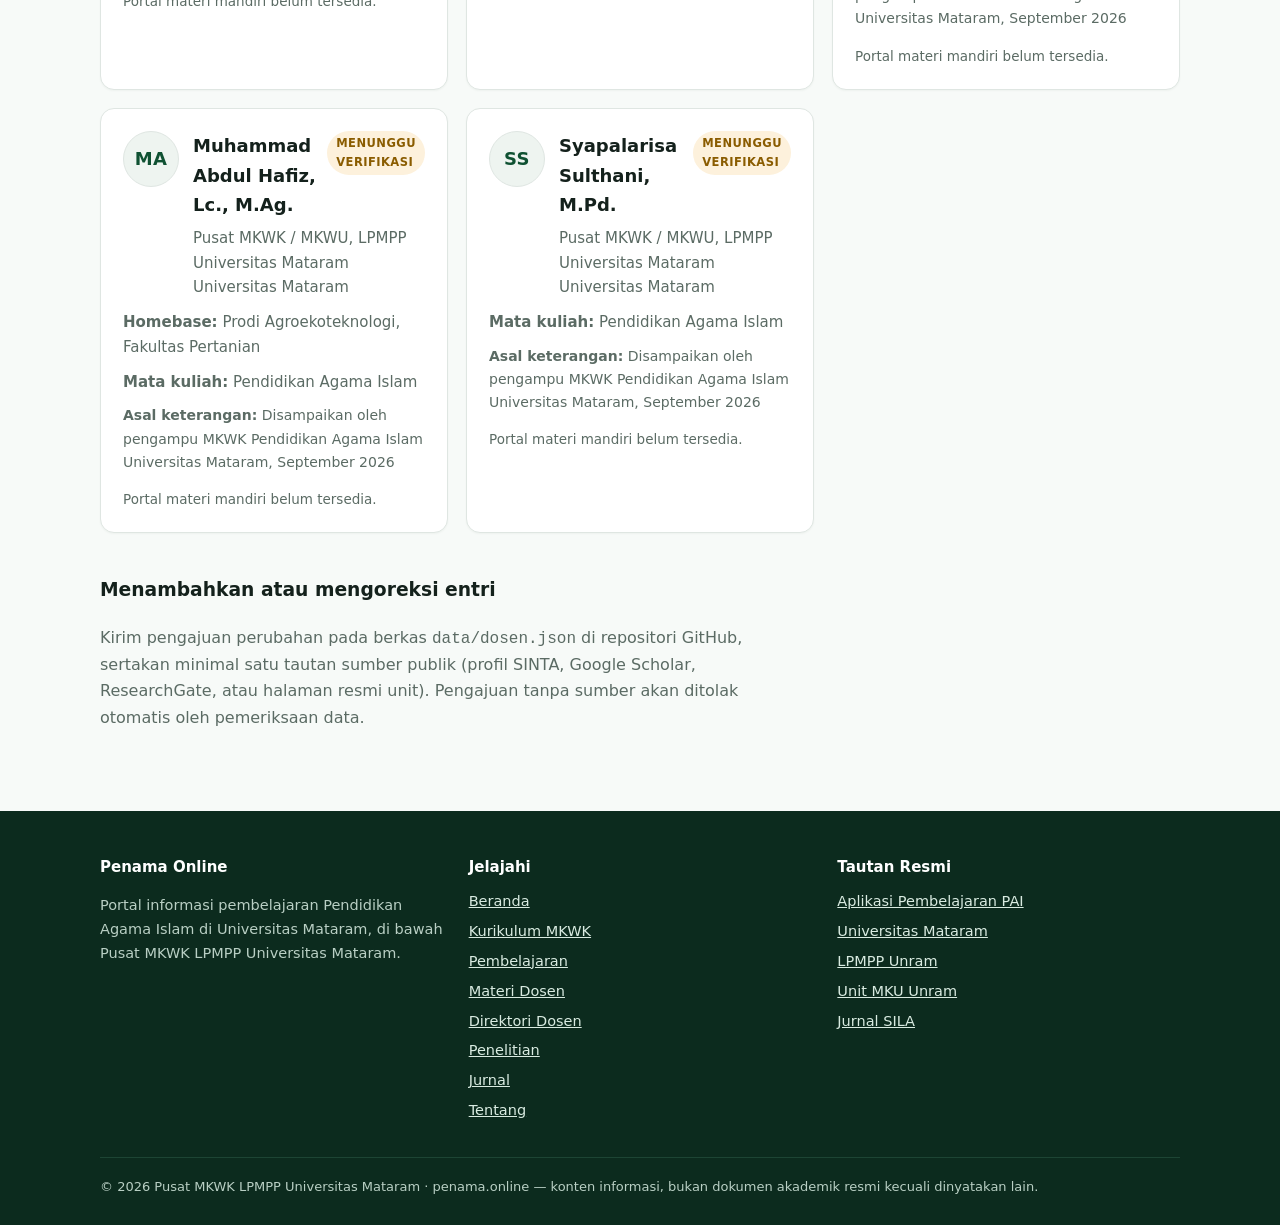
==== commit 06db0d1b: "Isi homebase enam dosen pengampu Keterangan dari pengampu mata kuliah:    Agus Kurnia            Pro" ====
--- a/dosen.html
+++ b/dosen.html
@@ -44,7 +44,7 @@
   <div class="catatan" style="margin-bottom:26px"><strong>Kebijakan data.</strong> Direktori hanya memuat data profesional; nomor induk pegawai (NIP/NIDN), kontak pribadi, dan data pribadi lain tidak ditayangkan tanpa persetujuan tertulis.<br><br>Setiap entri diberi status yang kasatmata. <span class="badge badge-ok">terverifikasi</span> berarti ada tautan sumber publik yang dapat ditelusuri. <span class="badge badge-tunggu">menunggu verifikasi</span> berarti nama tersebut dinyatakan oleh pengelola mata kuliah — asal keterangannya dicantumkan pada kartu — tetapi tautan profil resminya belum dilampirkan. Entri berstatus menunggu verifikasi belum layak dikutip sebagai data resmi.</div>
 
   <div class="alat">
-    <input id="cari-dosen" type="search" placeholder="Cari nama, unit, atau bidang kajian…" aria-label="Cari dosen">
+    <input id="cari-dosen" type="search" placeholder="Cari nama, homebase, atau bidang kajian…" aria-label="Cari dosen">
     <select id="filter-verifikasi" aria-label="Saring berdasarkan status verifikasi">
       <option value="semua">Semua status</option>
       <option value="terverifikasi">Terverifikasi</option>
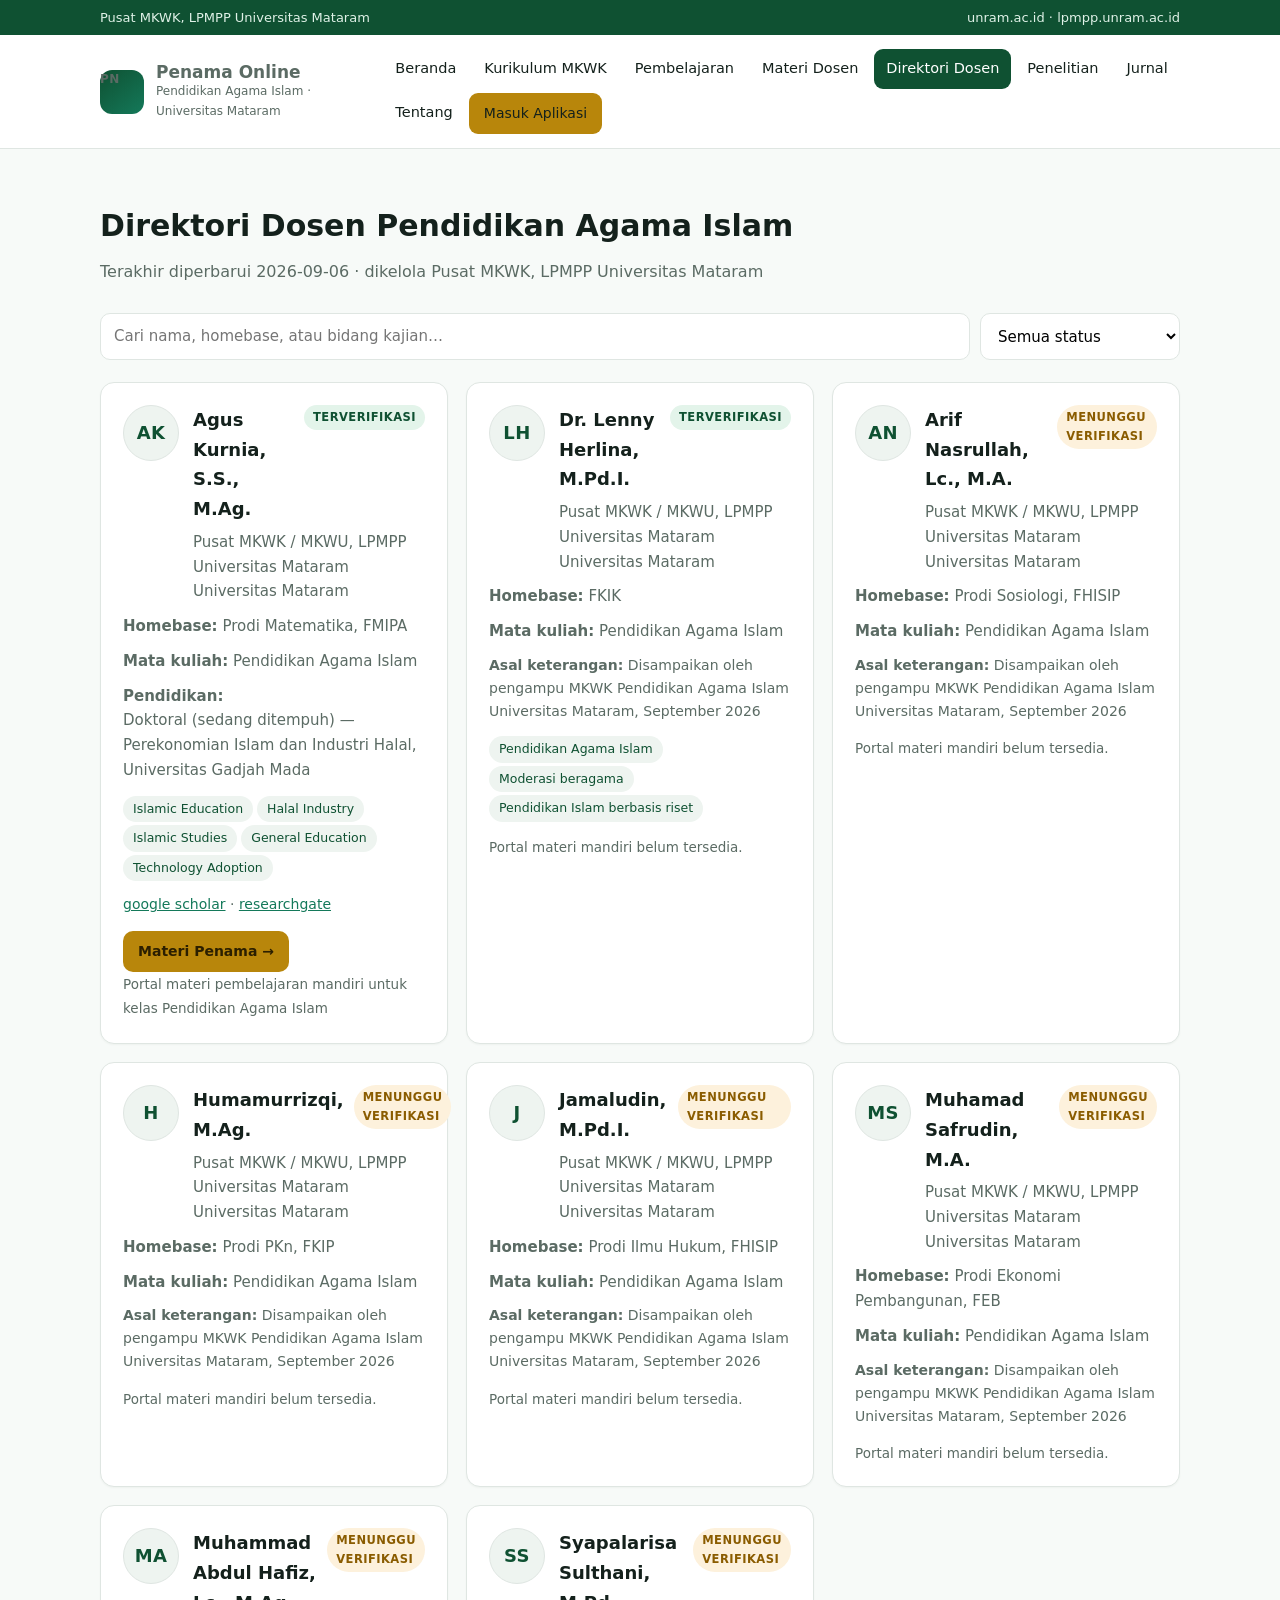
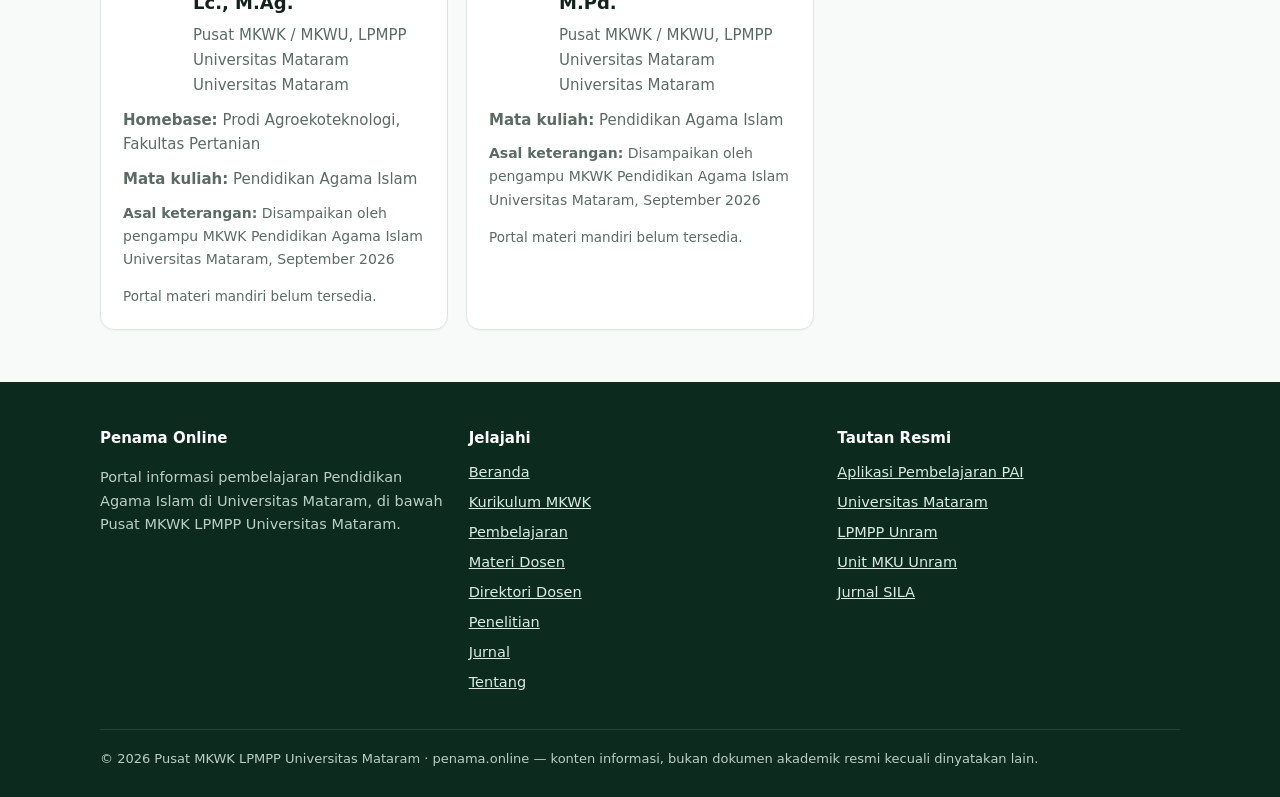
==== commit 30844a01: "Cabut keterangan pengembangan dari halaman publik Halaman web memuat keterangan yang sebenarnya ditu" ====
--- a/dosen.html
+++ b/dosen.html
@@ -41,8 +41,6 @@
   <h2>Direktori Dosen Pendidikan Agama Islam</h2>
   <p class="sub" id="meta-dosen">Memuat data…</p>
 
-  <div class="catatan" style="margin-bottom:26px"><strong>Kebijakan data.</strong> Direktori hanya memuat data profesional; nomor induk pegawai (NIP/NIDN), kontak pribadi, dan data pribadi lain tidak ditayangkan tanpa persetujuan tertulis.<br><br>Setiap entri diberi status yang kasatmata. <span class="badge badge-ok">terverifikasi</span> berarti ada tautan sumber publik yang dapat ditelusuri. <span class="badge badge-tunggu">menunggu verifikasi</span> berarti nama tersebut dinyatakan oleh pengelola mata kuliah — asal keterangannya dicantumkan pada kartu — tetapi tautan profil resminya belum dilampirkan. Entri berstatus menunggu verifikasi belum layak dikutip sebagai data resmi.</div>
-
   <div class="alat">
     <input id="cari-dosen" type="search" placeholder="Cari nama, homebase, atau bidang kajian…" aria-label="Cari dosen">
     <select id="filter-verifikasi" aria-label="Saring berdasarkan status verifikasi">
@@ -54,8 +52,6 @@
 
   <div class="grid g2" id="daftar-dosen"></div>
 
-  <h3 style="margin-top:42px">Menambahkan atau mengoreksi entri</h3>
-  <p class="sub">Kirim pengajuan perubahan pada berkas <code>data/dosen.json</code> di repositori GitHub, sertakan minimal satu tautan sumber publik (profil SINTA, Google Scholar, ResearchGate, atau halaman resmi unit). Pengajuan tanpa sumber akan ditolak otomatis oleh pemeriksaan data.</p>
 </div></section>
 </main>
 <footer class="situs"><div class="wrap">
